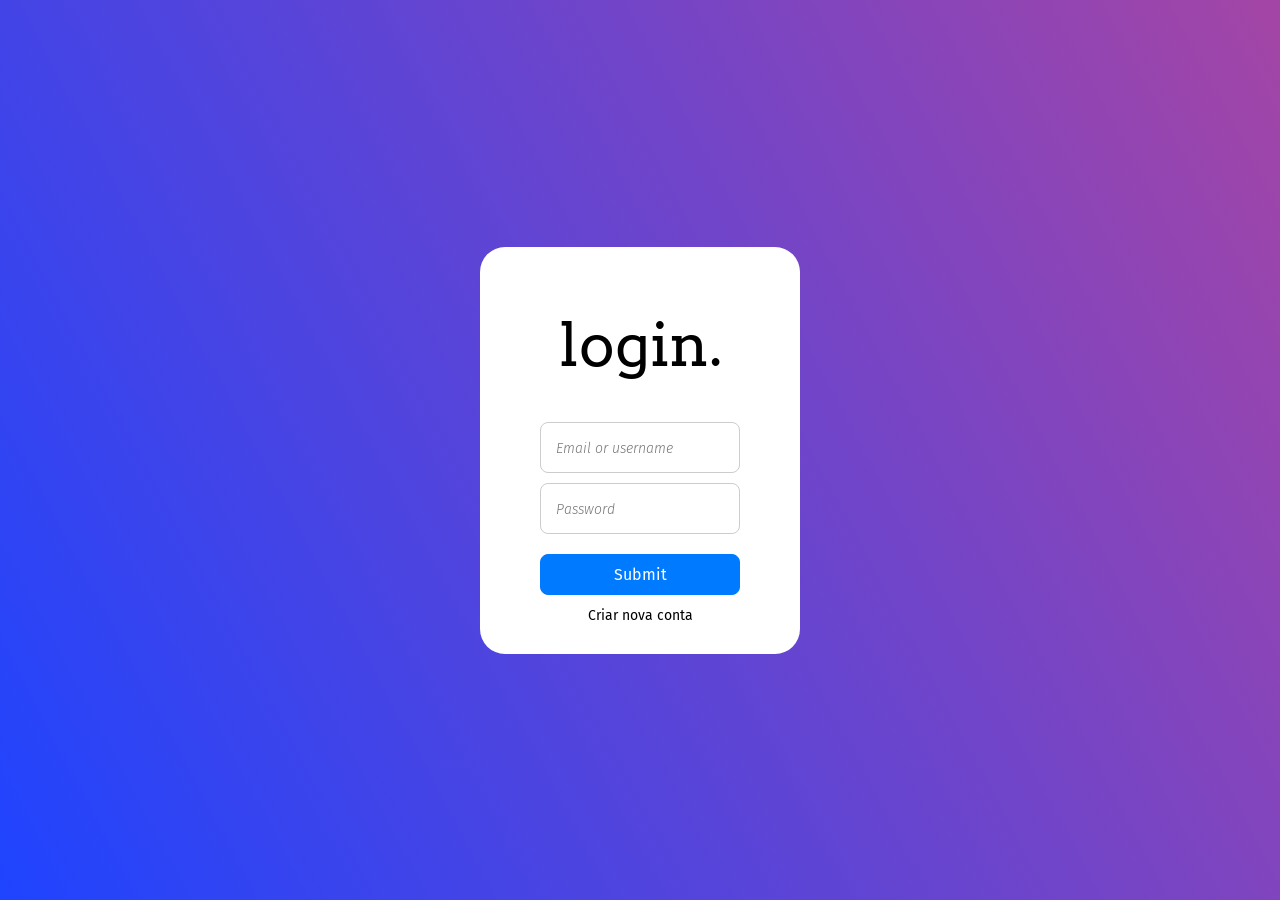
==== index.html @ 6c377399 "feat: add initial html and css pages" ====
<!DOCTYPE html>
<html lang="pt-br">
<head>
    <meta charset="UTF-8">
    <meta name="viewport" content="width=device-width, initial-scale=1.0">
    <title>My First Login</title>
    <link rel="preconnect" href="https://fonts.googleapis.com">
    <link rel="preconnect" href="https://fonts.gstatic.com" crossorigin>
    <link href="https://fonts.googleapis.com/css2?family=Arvo&family=Fira+Sans:ital,wght@0,300;0,400;0,500;1,300;1,400&display=swap" rel="stylesheet">
    <link rel="stylesheet" href="style.css">
</head>
<body>
  <form>
    <h1>login.</h1>
    <div>
      <!-- <label for="login_" class="form-label">Login</label> -->
      <input type="text" class="form-control" id="login_" aria-describedby="emailHelp" placeholder="Email or username">
    </div>
    <div>
      <!-- <label for="password_" class="form-label">Password</label> -->
      <input type="password" class="form-control" id="password_" placeholder="Password">
    </div>
    <button type="submit" class="submit_btn">Submit</button>
    <p><a href="#" class="create_new">Criar nova conta</a></p>
  </form>
</body>
</html>
---- style.css ----
* {
    font-family: "Fira Sans", system-ui, -apple-system, BlinkMacSystemFont, 'Segoe UI', Roboto, Oxygen, Ubuntu, Cantarell, 'Open Sans', 'Helvetica Neue', sans-serif;
    margin: 0;
    padding: 0;
}

body {
    display: flex;
    justify-content: center;
    align-items: center;
    min-height: 100vh;
    background: #1f44ff;
    background: linear-gradient(62deg,rgba(31, 68, 255, 1) 0%, rgba(164, 69, 166, 1) 100%, rgba(252, 70, 107, 1) 100%);
}

h1 {
    font-family: "Arvo", serif;
    font-weight: 400;
    font-style: normal;
    font-size: 60px;
    padding: 30px;
}

form {
    background-color: white;
    padding: 30px 60px 30px 60px;
    border-radius: 25px;
    display: flex;
    flex-direction: column;
    align-items: center;
    width: 200px;
    gap: 10px;
}

.form-control {
    width: 100%;
    padding: 15px;
    border-radius: 8px;
    border: 1px solid #ccc;
    font-weight: 300;
    font-size: 16px;
    box-sizing: border-box;
    outline: none;
}

.form-control::placeholder {
    font-size: 14px;
    font-style: italic;
}

.form-control:focus {
    border: 1px solid #007bff;
    box-shadow: 0 0 5px rgba(0, 123, 255, 0.5);
}

.submit_btn {
    width: 100%;
    margin-top: 10px;
    padding: 10px;
    border-radius: 8px;
    border: 1px solid #007bff;
    background-color: #007bff;
    color: white;
    font-size: 16px;
    cursor: pointer;
}

.submit_btn:hover {
    background-color: #0f71da;
}

.create_new {
    color: black;
    font-size: 14px;
    text-decoration: none;
}

.create_new:hover {
    color: rgb(59, 59, 59);
    text-decoration: underline;
}
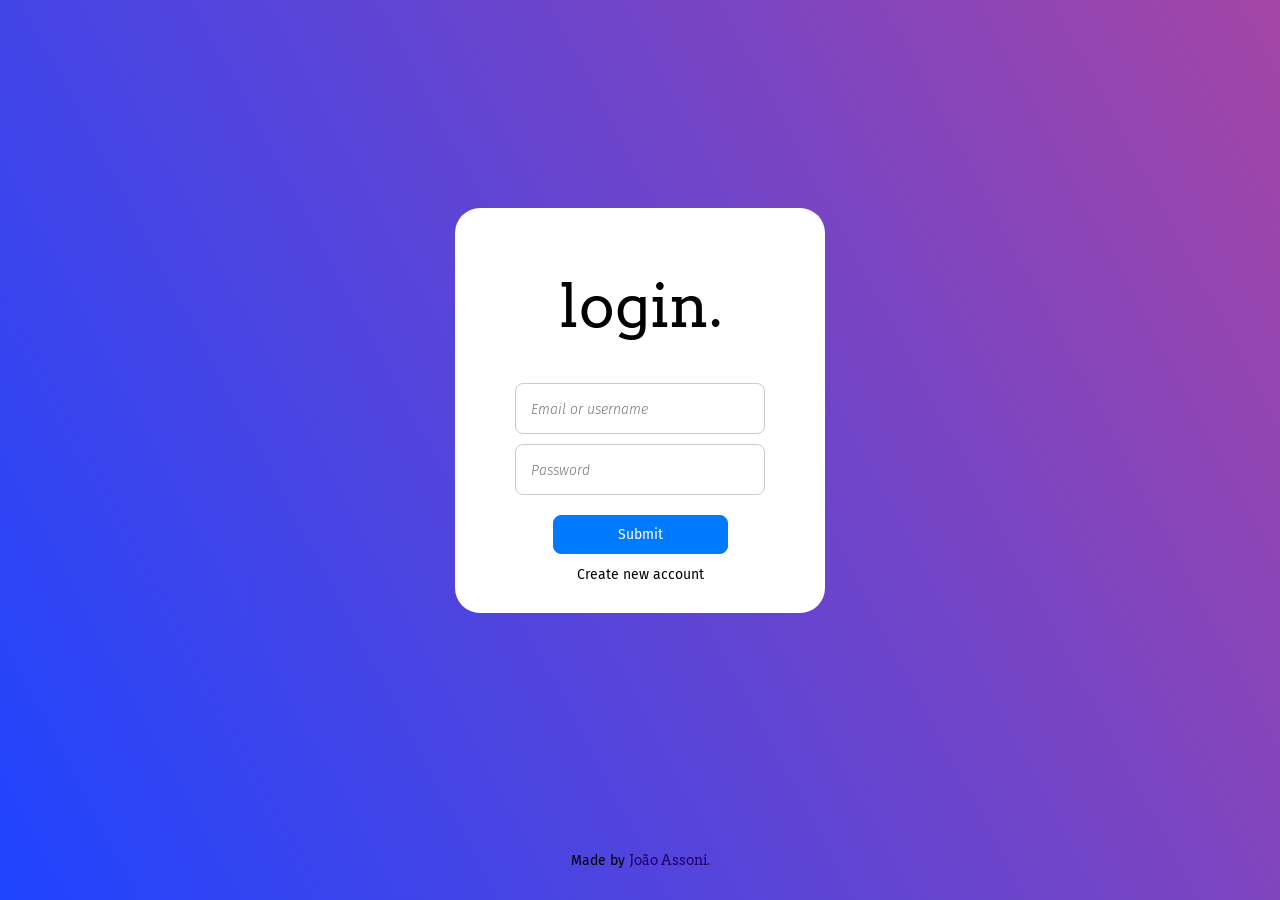
==== commit 6c794e4a: "refactor: move login page to root and update navigation paths" ====
--- a/index.html
+++ b/index.html
@@ -3,25 +3,32 @@
 <head>
     <meta charset="UTF-8">
     <meta name="viewport" content="width=device-width, initial-scale=1.0">
-    <title>My First Login</title>
+    <title>Login.</title>
     <link rel="preconnect" href="https://fonts.googleapis.com">
     <link rel="preconnect" href="https://fonts.gstatic.com" crossorigin>
     <link href="https://fonts.googleapis.com/css2?family=Arvo&family=Fira+Sans:ital,wght@0,300;0,400;0,500;1,300;1,400&display=swap" rel="stylesheet">
-    <link rel="stylesheet" href="style.css">
+    <link rel="stylesheet" href="index.css">
 </head>
 <body>
-  <form>
-    <h1>login.</h1>
-    <div>
-      <!-- <label for="login_" class="form-label">Login</label> -->
-      <input type="text" class="form-control" id="login_" aria-describedby="emailHelp" placeholder="Email or username">
-    </div>
-    <div>
-      <!-- <label for="password_" class="form-label">Password</label> -->
-      <input type="password" class="form-control" id="password_" placeholder="Password">
-    </div>
-    <button type="submit" class="submit_btn">Submit</button>
-    <p><a href="#" class="create_new">Criar nova conta</a></p>
-  </form>
+  <main>
+    <form>
+      <h1>login.</h1>
+      <div>
+      <input type="text" class="form-control" id="user" aria-describedby="emailHelp" placeholder="Email or username" required>
+      </div>
+      <div>
+      <input type="password" class="form-control" id="password" placeholder="Password" required>
+      </div>
+      <button type="submit" class="submit_btn" id="submit">Submit</button>
+      <p><a href="./register/register.html" class="create_new" id="create_new">Create new account</a></p>
+    </form>
+  </main>
+
+  <footer>
+    <p>Made by <a href="https://github.com/joao-assoni" class="github_link" target="_blank">João Assoni.</a></p>
+  </footer>
+
+  <script src="index.js"></script>
+
 </body>
 </html>
--- a/index.css
+++ b/index.css
@@ -0,0 +1,136 @@
+* {
+    font-family: "Fira Sans", system-ui, -apple-system, BlinkMacSystemFont, 'Segoe UI', Roboto, Oxygen, Ubuntu, Cantarell, 'Open Sans', 'Helvetica Neue', sans-serif;
+    margin: 0;
+    padding: 0;
+}
+
+body {
+    display: flex;
+    flex-direction: column;
+    min-height: 100vh;
+    background: #1f44ff;
+    background: linear-gradient(62deg,rgba(31, 68, 255, 1) 0%, rgba(164, 69, 166, 1) 100%, rgba(252, 70, 107, 1) 100%);
+}
+
+main {
+    flex: 1;
+    display: flex;
+    flex-direction: column;
+    justify-content: center;
+    align-items: center;
+    width: 100%;
+}
+
+h1 {
+    font-family: "Arvo", serif;
+    font-weight: 400;
+    font-style: normal;
+    font-size: 60px;
+    padding: 30px;
+}
+
+form {
+    background-color: white;
+    padding: 30px 60px 30px 60px;
+    border-radius: 25px;
+    display: flex;
+    flex-direction: column;
+    align-items: center;
+    width: 250px;
+    gap: 10px;
+}
+
+form div {
+    width: 100%;
+}
+
+.form-control {
+    width: 100%;
+    padding: 15px;
+    border-radius: 8px;
+    border: 1px solid #ccc;
+    font-weight: 300;
+    font-size: 16px;
+    box-sizing: border-box;
+    outline: none;
+}
+
+.form-control::placeholder {
+    font-size: 14px;
+    font-style: italic;
+}
+
+.form-control:focus {
+    border: 1px solid #007bff;
+    box-shadow: 0 0 5px rgba(0, 123, 255, 0.5);
+}
+
+select.form-control {
+    padding-left: 11px;
+}
+
+select.form-control:invalid {
+    color: #757575;
+    font-style: italic;
+    font-size: 14px;
+}
+
+select.form-control option {
+    color: black;
+    font-style: normal;
+    font-weight: 300;
+}
+
+.submit_btn {
+    width: 70%;
+    margin-top: 10px;
+    padding: 10px;
+    border-radius: 8px;
+    border: 1px solid #007bff;
+    background-color: #007bff;
+    color: white;
+    font-size: 14px;
+    cursor: pointer;
+}
+
+.submit_btn:hover {
+    background-color: #0f71da;
+}
+
+.create_new {
+    color: black;
+    font-size: 14px;
+    text-decoration: none;
+}
+
+.create_new:hover {
+    color: rgb(59, 59, 59);
+    text-decoration: underline;
+}
+
+footer {
+    display: flex;
+    justify-content: center;
+    align-items: center;
+    min-height: 80px;
+    width: 100%;
+    padding: 0;
+    font-size: 14px;
+}
+
+footer p {
+    margin: 0;
+}
+
+.github_link {
+    font-family: "Arvo", serif;
+    font-size: 14px;
+    text-decoration: none;
+    font-weight: 400;
+    font-style: normal;
+    color: rgb(32, 0, 105);
+}
+
+.github_link:hover {
+    font-weight: 600;
+}
